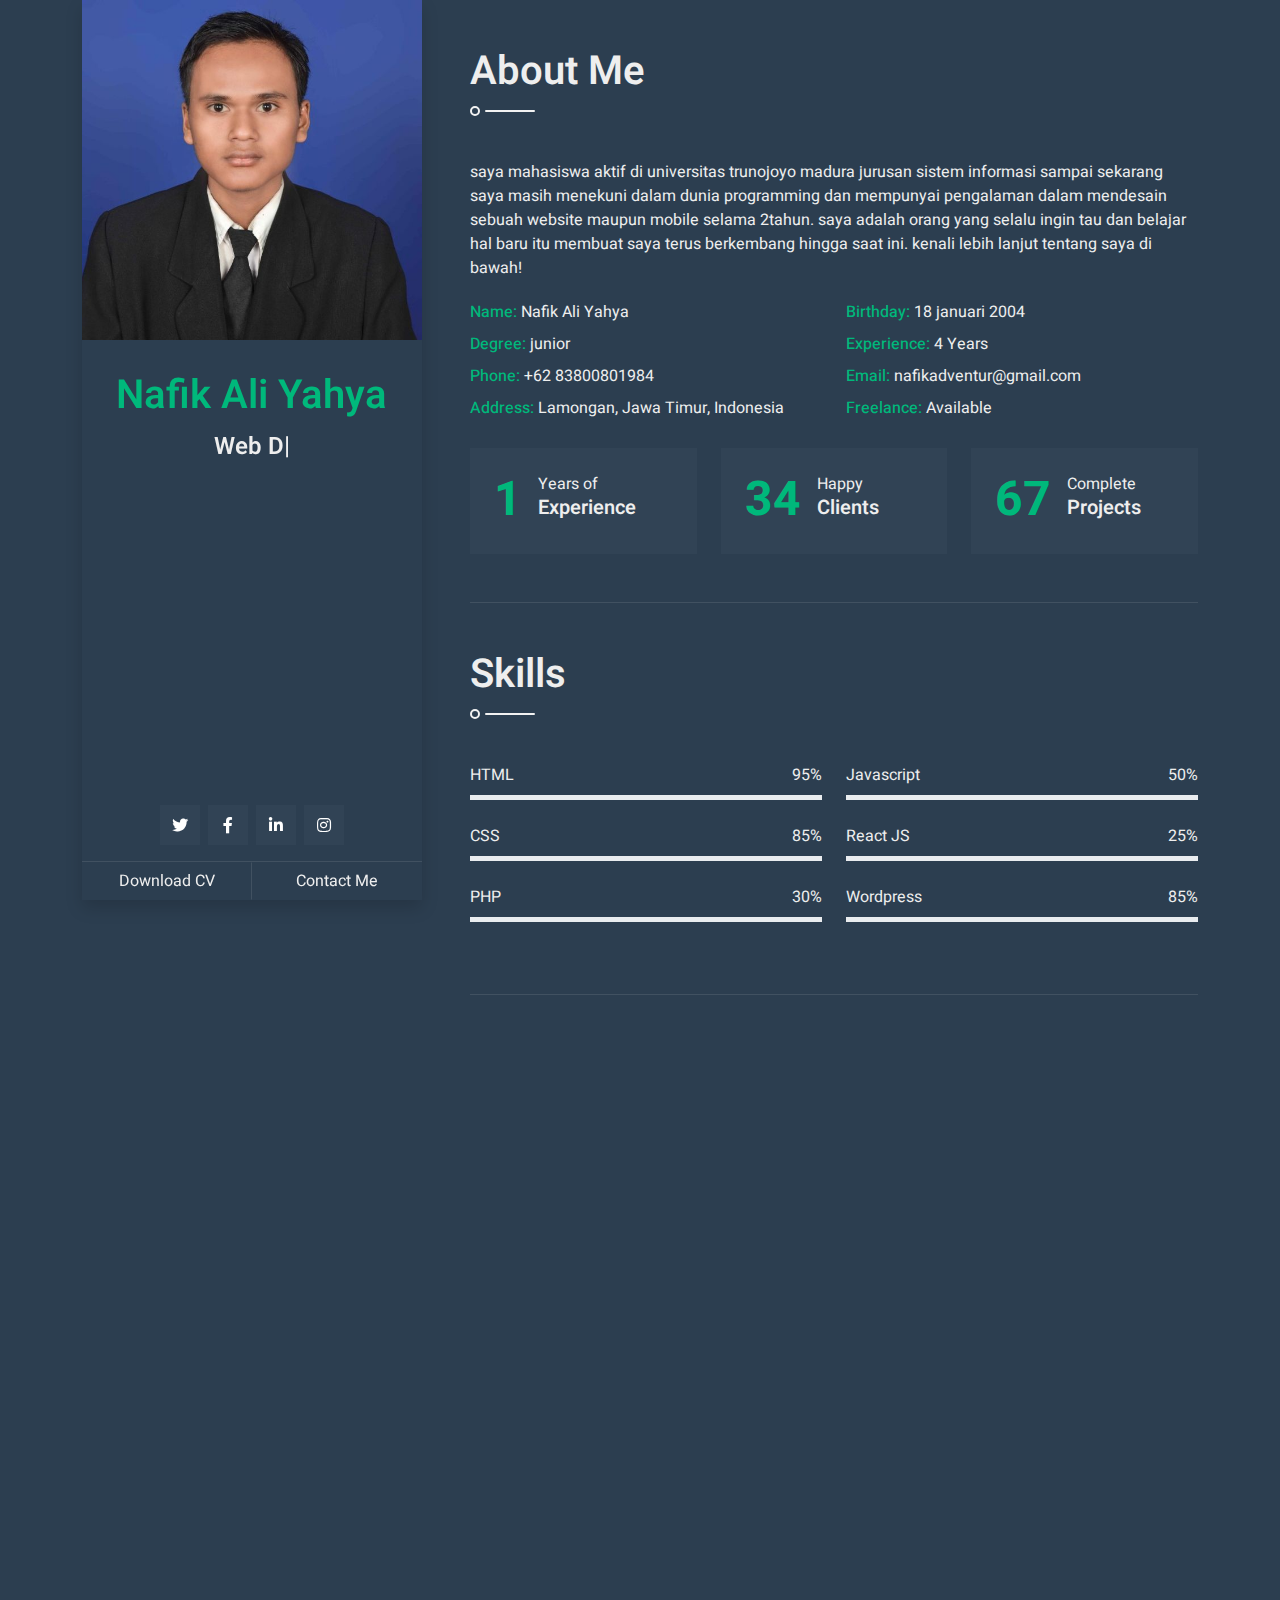
==== cv baru/index.html @ 0f9bcc1b "cv napik" ====
<!DOCTYPE html>
<html lang="en">
    <head>
        <met#aeb3b8et="utf-8">
        <title>DarkCV - Bootstrap CV Resume Template</title>
        <meta content="width=device-width, initial-scale=1.0" name="viewport">
        <meta content="Free Website Template" name="keywords">
        <meta content="Free Website Template" name="description">

        <!-- Favicon -->
        <link href="img/favicon.ico" rel="icon">

        <!-- Google Web Fonts -->
        <link rel="preconnect" href="https://fonts.googleapis.com">
        <link rel="preconnect" href="https://fonts.gstatic.com" crossorigin>
        <link href="https://fonts.googleapis.com/css2?family=Heebo:wght@300;400;500;600;700&display=swap" rel="stylesheet">

        <!-- Icon Font Stylesheet -->
        <link href="https://cdnjs.cloudflare.com/ajax/libs/font-awesome/5.10.0/css/all.min.css" rel="stylesheet">
        <link href="https://cdn.jsdelivr.net/npm/bootstrap-icons@1.4.1/font/bootstrap-icons.css" rel="stylesheet">

        <!-- Libraries Stylesheet -->
        <link href="lib/owlcarousel/assets/owl.carousel.min.css" rel="stylesheet">
        <link href="lib/lightbox/css/lightbox.min.css" rel="stylesheet">
        <link href="lib/animate/animate.min.css" rel="stylesheet">

        <!-- Customized Bootstrap Stylesheet -->
        <link href="css/bootstrap.min.css" rel="stylesheet">

        <!-- Template Stylesheet -->
        <link href="css/style.css" rel="stylesheet">
    </head>

    <body>
        <!-- Spinner Start -->
        <div id="spinner" class="show bg-white position-fixed translate-middle w-100 vh-100 top-50 start-50 d-flex align-items-center justify-content-center">
            <div class="spinner-border text-primary" style="width: 3rem; height: 3rem;" role="status">
                <span class="sr-only">Loading...</span>
            </div>
        </div>
        <!-- Spinner End -->

        <div class="container">
            <div class="row g-5">
                <div class="col-lg-4 sticky-lg-top vh-100">
                    <div class="d-flex flex-column h-100 text-center overflow-auto shadow">
                        <img class="w-100 img-fluid mb-4" src="img/napik.jpg" alt="Image">
                        <h1 class="text-primary mt-2">Nafik Ali Yahya</h1>
                        <div class="mb-4" style="height: 22px;">
                            <h4 class="typed-text-output d-inline-block text-light"></h4>
                            <div class="typed-text d-none">Web Designer, Web Developer, Front End Developer, Apps Designer, Apps Developer, UI UX Designer</div>
                        </div>
                        <div class="d-flex justify-content-center mt-auto mb-3">
                            <a class="btn btn-secondary btn-square mx-1" href="#"><i class="fab fa-twitter"></i></a>
                            <a class="btn btn-secondary btn-square mx-1" href="https://www.facebook.com/nafik.ganz"><i class="fab fa-facebook-f"></i></a>
                            <a class="btn btn-secondary btn-square mx-1" href="#"><i class="fab fa-linkedin-in"></i></a>
                            <a class="btn btn-secondary btn-square mx-1" href="https://www.instagram.com/nafikart/"><i class="fab fa-instagram"></i></a>
                        </div>
                        <div class="d-flex align-items-end justify-content-between border-top">
                            <a href="" class="btn w-50 border-end">Download CV</a>
                            <a href="#contact" class="btn w-50 btn-scroll">Contact Me</a>
                        </div>
                    </div>
                </div>
                <div class="col-lg-8">
                    <!-- About Start -->
                    <section class="py-5 border-bottom wow fadeInUp" data-wow-delay="0.1s">
                        <h1 class="title pb-3 mb-5">About Me</h1>
                        <p>saya mahasiswa aktif di universitas trunojoyo madura jurusan sistem informasi sampai sekarang saya masih menekuni dalam dunia programming dan mempunyai pengalaman dalam mendesain sebuah website maupun mobile selama 2tahun. saya adalah orang yang selalu ingin tau dan belajar hal baru itu membuat saya terus berkembang hingga saat ini. kenali lebih lanjut tentang saya di bawah!</p>
                        <div class="row mb-4">
                            <div class="col-sm-6 py-1">
                                <span class="fw-medium text-primary">Name:</span> Nafik Ali Yahya
                            </div>
                            <div class="col-sm-6 py-1">
                                <span class="fw-medium text-primary">Birthday:</span> 18 januari 2004
                            </div>
                            <div class="col-sm-6 py-1">
                                <span class="fw-medium text-primary">Degree:</span> junior
                            </div>
                            <div class="col-sm-6 py-1">
                                <span class="fw-medium text-primary">Experience:</span> 4 Years
                            </div>
                            <div class="col-sm-6 py-1">
                                <span class="fw-medium text-primary">Phone:</span> +62 83800801984
                            </div>
                            <div class="col-sm-6 py-1">
                                <span class="fw-medium text-primary">Email:</span> nafikadventur@gmail.com
                            </div>
                            <div class="col-sm-6 py-1">
                                <span class="fw-medium text-primary">Address:</span> Lamongan, Jawa Timur, Indonesia
                            </div>
                            <div class="col-sm-6 py-1">
                                <span class="fw-medium text-primary">Freelance:</span> Available
                            </div>
                        </div>
                        <div class="row g-4">
                            <div class="col-md-4 col-lg-6 col-xl-4">
                                <div class="d-flex bg-secondary p-4">
                                    <h1 class="flex-shrink-0 display-5 text-primary mb-0" data-toggle="counter-up">4</h1>
                                    <div class="ps-3">
                                        <p class="mb-0">Years of</p>
                                        <h5 class="mb-0">Experience</h5>
                                    </div>
                                </div>
                            </div>
                            <div class="col-md-4 col-lg-6 col-xl-4">
                                <div class="d-flex bg-secondary p-4">
                                    <h1 class="flex-shrink-0 display-5 text-primary mb-0" data-toggle="counter-up">100</h1>
                                    <div class="ps-3">
                                        <p class="mb-0">Happy</p>
                                        <h5 class="mb-0">Clients</h5>
                                    </div>
                                </div>
                            </div>
                            <div class="col-md-4 col-lg-6 col-xl-4">
                                <div class="d-flex bg-secondary p-4">
                                    <h1 class="flex-shrink-0 display-5 text-primary mb-0" data-toggle="counter-up">200</h1>
                                    <div class="ps-3">
                                        <p class="mb-0">Complete</p>
                                        <h5 class="mb-0">Projects</h5>
                                    </div>
                                </div>
                            </div>
                        </div>
                    </section>
                    <!-- About End -->

                    <!-- Skills Start -->
                    <section class="py-5 border-bottom wow fadeInUp" data-wow-delay="0.1s">
                        <h1 class="title pb-3 mb-5">Skills</h1>
                        <div class="row">
                            <div class="col-sm-6">
                                <div class="skill mb-4">
                                    <div class="d-flex justify-content-between">
                                        <p class="mb-2">HTML</p>
                                        <p class="mb-2">95%</p>
                                    </div>
                                    <div class="progress">
                                        <div class="progress-bar bg-primary" role="progressbar" aria-valuenow="95" aria-valuemin="0" aria-valuemax="100"></div>
                                    </div>
                                </div>
                                <div class="skill mb-4">
                                    <div class="d-flex justify-content-between">
                                        <p class="mb-2">CSS</p>
                                        <p class="mb-2">85%</p>
                                    </div>
                                    <div class="progress">
                                        <div class="progress-bar bg-warning" role="progressbar" aria-valuenow="85" aria-valuemin="0" aria-valuemax="100"></div>
                                    </div>
                                </div>
                                <div class="skill mb-4">
                                    <div class="d-flex justify-content-between">
                                        <p class="mb-2">PHP</p>
                                        <p class="mb-2">30%</p>
                                    </div>
                                    <div class="progress">
                                        <div class="progress-bar bg-danger" role="progressbar" aria-valuenow="30" aria-valuemin="0" aria-valuemax="100"></div>
                                    </div>
                                </div>
                            </div>
                            <div class="col-sm-6">
                                <div class="skill mb-4">
                                    <div class="d-flex justify-content-between">
                                        <p class="mb-2">Javascript</p>
                                        <p class="mb-2">50%</p>
                                    </div>
                                    <div class="progress">
                                        <div class="progress-bar bg-danger" role="progressbar" aria-valuenow="50" aria-valuemin="0" aria-valuemax="100"></div>
                                    </div>
                                </div>
                                <div class="skill mb-4">
                                    <div class="d-flex justify-content-between">
                                        <p class="mb-2">React JS</p>
                                        <p class="mb-2">25%</p>
                                    </div>
                                    <div class="progress">
                                        <div class="progress-bar bg-success" role="progressbar" aria-valuenow="25" aria-valuemin="0" aria-valuemax="100"></div>
                                    </div>
                                </div>
                                <div class="skill mb-4">
                                    <div class="d-flex justify-content-between">
                                        <p class="mb-2">Wordpress</p>
                                        <p class="mb-2">85%</p>
                                    </div>
                                    <div class="progress">
                                        <div class="progress-bar bg-info" role="progressbar" aria-valuenow="85" aria-valuemin="0" aria-valuemax="100"></div>
                                    </div>
                                </div>
                            </div>
                        </div>
                    </section>
                    <!-- Skills End -->

                    <!-- Expericence Start -->
                    <section class="py-5 wow fadeInUp" data-wow-delay="0.1s">
                        <h1 class="title pb-3 mb-5">Expericence</h1>
                        <div class="border-start border-2 border-light pt-2 ps-5">
                            <div class="position-relative mb-4">
                                <span class="bi bi-arrow-right fs-4 text-light position-absolute" style="top: -5px; left: -50px;"></span>
                                <h5 class="mb-1">Web Designer</h5>
                                <p class="mb-2">Soft Company | <small>2020 - 2021</small></p>
                                <p>Menjalankan pekerjaan sebagai web dev dengan baik dan cekatan</p>
                            </div>
                            <div class="position-relative mb-4">
                                <span class="bi bi-arrow-right fs-4 text-light position-absolute" style="top: -5px; left: -50px;"></span>
                                <h5 class="mb-1">Mobile Designer</h5>
                                <p class="mb-2">Soft Company | <small>2021 - 2022</small></p>
                                <p>Mampu berkolaborasi dengan tim dengan baik sehingga pekerjaan bisa di kerjakan dengan maksimal </p>
                            </div>
                            <div class="position-relative mb-4">
                                <span class="bi bi-arrow-right fs-4 text-light position-absolute" style="top: -5px; left: -50px;"></span>
                                <h5 class="mb-1">Web Developer</h5>
                                <p class="mb-2">Soft Company | <small>2023 - Now</small></p>
                                <p>Mampu mempelajari hal baru selama bekerja dan mengatasi masalah dengan baik</p>
                            </div>
                        </div>
                    </section>
                    <!-- Expericence End -->

                    <!-- Education Start -->
                    <section class="py-5 wow fadeInUp" data-wow-delay="0.1s">
                        <h1 class="title pb-3 mb-5">Education</h1>
                        <div class="border-start border-2 border-light pt-2 ps-5">
                            <div class="position-relative mb-4">
                                <span class="bi bi-arrow-right fs-4 text-light position-absolute" style="top: -5px; left: -50px;"></span>
                                <h5 class="mb-1">MA Raudlatul Muta'alimin</h5>
                                <p class="mb-2">Tahun Ajaran | <small>2020 - 2023</small></p>
                               
                            </div>
                            <div class="position-relative mb-4">
                                <span class="bi bi-arrow-right fs-4 text-light position-absolute" style="top: -5px; left: -50px;"></span>
                                <h5 class="mb-1">Universitas Trunojoy Madura</h5>
                                <p class="mb-2">Tahun Ajaran | <small>2023 - NOW</small></p>
                          
                            </div>
                        </div>
                    </section>

                    <!-- Education End -->

                    <!-- Subscribe Start -->
                    <section class="wow fadeInUp" data-wow-delay="0.1s">
                        <div class="bg-secondary text-center p-5">
                            <h1 class="text-white font-weight-bold">Subscribe My Newsletter</h1>
                            <p class="text-white">Subscribe and get my latest article in your inbox</p>
                            <div class="position-relative w-100">
                                <input class="form-control bg-dark border-0 w-100 py-3 ps-4 pe-5" type="text" placeholder="Your email">
                                <button type="button" class="btn btn-primary py-2 position-absolute top-0 end-0 mt-2 me-2">Subscribe</button>
                            </div>
                        </div>
                    </section>
                    <!-- Subscribe End -->

                    <!-- Services Start -->
                    <section class="py-5 border-bottom wow fadeInUp" data-wow-delay="0.1s">
                        <h1 class="title pb-3 mb-5">Services</h1>
                        <div class="row g-4">
                            <div class="col-md-6">
                                <div class="service-item">
                                    <i class="fa fa-2x fa-laptop-code mx-auto mb-4"></i>
                                    <h5 class="mb-2">Web Design</h5>
                                    <p class="mb-0">Justo sit justo eos amet tempor amet clita amet ipsum eos elitr. Amet lorem lorem lorem est amet labore</p>
                                </div>
                            </div>
                            <div class="col-md-6">
                                <div class="service-item">
                                    <i class="fab fa-2x fa-android mx-auto mb-4"></i>
                                    <h5 class="mb-2">Apps Development</h5>
                                    <p class="mb-0">Justo sit justo eos amet tempor amet clita amet ipsum eos elitr. Amet lorem lorem lorem est amet labore</p>
                                </div>
                            </div>
                            <div class="col-md-6">
                                <div class="service-item">
                                    <i class="fa fa-2x fa-search mx-auto mb-4"></i>
                                    <h5 class="mb-2">SEO</h5>
                                    <p class="mb-0">Justo sit justo eos amet tempor amet clita amet ipsum eos elitr. Amet lorem lorem lorem est amet labore</p>
                                </div>
                            </div>
                            <div class="col-md-6">
                                <div class="service-item">
                                    <i class="fa fa-2x fa-edit mx-auto mb-4"></i>
                                    <h5 class="mb-2">Content Creating</h5>
                                    <p class="mb-0">Justo sit justo eos amet tempor amet clita amet ipsum eos elitr. Amet lorem lorem lorem est amet labore</p>
                                </div>
                            </div>
                        </div>
                    </section>
                    <!-- Services End -->

                    <!-- Portfolio Start -->
                    <section class="py-5 border-bottom wow fadeInUp" data-wow-delay="0.1s">
                        <h1 class="title pb-3 mb-5">Portfolio</h1>
                        <div class="row">
                            <div class="col-12">
                                <div class="row">
                                    <div class="col-12 text-center mb-2">
                                        <ul class="list-inline mb-4" id="portfolio-flters">
                                            <li class="btn btn-secondary active"  data-filter="*"><i class="fa fa-star me-2"></i>All</li>
                                            <li class="btn btn-secondary" data-filter=".first"><i class="fa fa-laptop-code me-2"></i>Design</li>
                                            <li class="btn btn-secondary" data-filter=".second"><i class="fa fa-mobile-alt me-2"></i>Development</li>
                                        </ul>
                                    </div>
                                </div>
                                <div class="row portfolio-container">
                                    <div class="col-md-6 mb-4 portfolio-item first">
                                        <div class="position-relative overflow-hidden mb-2">
                                            <img class="img-fluid w-100" src="img/portfolio-1.jpg" alt="">
                                            <div class="portfolio-btn d-flex align-items-center justify-content-center">
                                                <a href="img/portfolio-1.jpg" data-lightbox="portfolio">
                                                    <i class="bi bi-plus text-light"></i>
                                                </a>
                                            </div>
                                        </div>
                                    </div>
                                    <div class="col-md-6 mb-4 portfolio-item second">
                                        <div class="position-relative overflow-hidden mb-2">
                                            <img class="img-fluid w-100" src="img/portfolio-2.jpg" alt="">
                                            <div class="portfolio-btn d-flex align-items-center justify-content-center">
                                                <a href="img/portfolio-2.jpg" data-lightbox="portfolio">
                                                    <i class="bi bi-plus text-light"></i>
                                                </a>
                                            </div>
                                        </div>
                                    </div>
                                    <div class="col-md-6 mb-4 portfolio-item first">
                                        <div class="position-relative overflow-hidden mb-2">
                                            <img class="img-fluid w-100" src="img/portfolio-3.jpg" alt="">
                                            <div class="portfolio-btn d-flex align-items-center justify-content-center">
                                                <a href="img/portfolio-3.jpg" data-lightbox="portfolio">
                                                    <i class="bi bi-plus text-light"></i>
                                                </a>
                                            </div>
                                        </div>
                                    </div>
                                    <div class="col-md-6 mb-4 portfolio-item second">
                                        <div class="position-relative overflow-hidden mb-2">
                                            <img class="img-fluid w-100" src="img/portfolio-4.jpg" alt="">
                                            <div class="portfolio-btn d-flex align-items-center justify-content-center">
                                                <a href="img/portfolio-4.jpg" data-lightbox="portfolio">
                                                    <i class="bi bi-plus text-light"></i>
                                                </a>
                                            </div>
                                        </div>
                                    </div>
                                </div>
                            </div>
                        </div>
                    </section>
                    <!-- Portfolio End -->

                    <!-- Testimonial Start -->
                    <section class="py-5 border-bottom wow fadeInUp" data-wow-delay="0.1s">
                        <h1 class="title pb-3 mb-5">Testimonial</h1>
                        <div class="owl-carousel testimonial-carousel">
                            <div class="text-left">
                                <i class="fa fa-3x fa-quote-left text-primary mb-4"></i>
                                <p class="fs-4 mb-4">"Tidak ada yang bisa saya katakan selain pujian untuk tim web developer ini! Mereka tidak hanya menciptakan situs web yang indah secara visual, tetapi juga menghadirkannya dengan fungsi yang luar biasa. Kerja sama mereka dalam menyesuaikan setiap detail dengan kebutuhan kami adalah luar biasa. Kami sangat terkesan dengan profesionalisme, kreativitas, dan kemampuan teknis mereka. Proses pengembangan situs web menjadi pengalaman yang menyenangkan dan produktif berkat mereka. Terima kasih, tim web developer, atas dedikasi dan kerja keras Anda!"</p>
                                <div class="d-flex align-items-center">
                                    <img class="img-fluid" src="img/testimonial-1.jpg" style="width: 60px; height: 60px;">
                                    <div class="ps-3">
                                        <p class="text-primary fs-5 mb-1">Mr.X</p>
                                        <i>Profession</i>
                                    </div>
                                </div>
                            </div>
                            <div class="text-left">
                                <i class="fa fa-3x fa-quote-left text-primary mb-4"></i>
                                <p class="fs-4 mb-4">"Saya tidak bisa cukup menekankan betapa puasnya saya dengan layanan dari tim web developer ini. Mereka tidak hanya mengubah visi kami menjadi kenyataan, tetapi juga melampaui harapan kami. Komunikasi yang lancar dan responsif membuat kolaborasi begitu mudah. Mereka tidak hanya membangun situs web yang menarik secara visual, tetapi juga memastikan bahwa itu berfungsi dengan lancar di semua platform. Saya sangat merekomendasikan layanan mereka kepada siapa pun yang mencari solusi web berkualitas tinggi. Terima kasih atas hasil kerja yang luar biasa!"</p>
                                <div class="d-flex align-items-center">
                                    <img class="img-fluid" src="img/testimonial-2.jpg" style="width: 60px; height: 60px;">
                                    <div class="ps-3">
                                        <p class="text-primary fs-5 mb-1">John Cee</p>
                                        <i>Profession</i>
                                    </div>
                                </div>
                            </div>
                            <div class="text-left">
                                <i class="fa fa-3x fa-quote-left text-primary mb-4"></i>
                                <p class="fs-4 mb-4">"Saya sangat senang dengan pengalaman bekerja sama dengan tim web developer ini. Mereka tidak hanya mengubah ide-ide abstrak kami menjadi sebuah situs web yang mengagumkan, tetapi juga memberikan saran yang berharga untuk meningkatkan pengalaman pengguna. Prosesnya sangat terorganisir dan transparan, dengan pembaruan reguler dan kesediaan untuk mengakomodasi perubahan yang kami inginkan. Hasil akhirnya jauh melampaui ekspektasi kami, dan kami tidak bisa lebih puas dengan kualitas dan profesionalisme yang mereka tunjukkan. Terima kasih, tim web developer, atas kerja keras dan dedikasi Anda!"</p>
                                <div class="d-flex align-items-center">
                                    <img class="img-fluid" src="img/testimonial-3.jpg" style="width: 60px; height: 60px;">
                                    <div class="ps-3">
                                        <p class="text-primary fs-5 mb-1">Hardow</p>
                                        <i>Profession</i>
                                    </div>
                                </div>
                            </div>
                        </div>
                    </section>
                    <!-- Testimonial End -->

                    <!-- Contact Start -->
                    <section class="py-5 wow fadeInUp" data-wow-delay="0.1s" id="contact">
                        <h1 class="title pb-3 mb-5">Contact Me</h1>
						<p class="mb-4">The contact form is currently inactive. Get a functional and working contact form with Ajax & PHP in a few minutes. Just copy and paste the files, add a little code and you're done. <a href="https://htmlcodex.com/contact-form">Download Now</a></p>
                        <form>
                            <div class="row g-3">
                                <div class="col-md-6">
                                    <div class="form-floating">
                                        <input type="text" class="form-control border-0 bg-secondary" id="name" placeholder="Your Name">
                                        <label for="name">Your Name</label>
                                    </div>
                                </div>
                                <div class="col-md-6">
                                    <div class="form-floating">
                                        <input type="email" class="form-control border-0 bg-secondary" id="email" placeholder="Your Email">
                                        <label for="email">Your Email</label>
                                    </div>
                                </div>
                                <div class="col-12">
                                    <div class="form-floating">
                                        <input type="text" class="form-control border-0 bg-secondary" id="subject" placeholder="Subject">
                                        <label for="subject">Subject</label>
                                    </div>
                                </div>
                                <div class="col-12">
                                    <div class="form-floating">
                                        <textarea class="form-control border-0 bg-secondary" placeholder="Leave a message here" id="message" style="height: 200px"></textarea>
                                        <label for="message">Message</label>
                                    </div>
                                </div>
                                <div class="col-12">
                                    <button class="btn btn-primary w-100 py-3" type="submit">Send Message</button>
                                </div>
                            </div>
                        </form>
                    </section>
                    <!-- Contact End -->

                    <!-- Footer Start -->
                    <section class="wow fadeIn" data-wow-delay="0.1s">
                        <div class="bg-secondary text-light text-center p-5">
                            <div class="d-flex justify-content-center mb-4">
                                <a class="btn btn-dark btn-square mx-1" href="#"><i class="fab fa-twitter"></i></a>
                                <a class="btn btn-dark btn-square mx-1" href="#"><i class="fab fa-facebook-f"></i></a>
                                <a class="btn btn-dark btn-square mx-1" href="#"><i class="fab fa-linkedin-in"></i></a>
                                <a class="btn btn-dark btn-square mx-1" href="#"><i class="fab fa-instagram"></i></a>
                            </div>
                            <div class="d-flex justify-content-center mb-3">
                                <a class="text-light px-3 border-end" href="#">Privacy</a>
                                <a class="text-light px-3 border-end" href="#">Terms</a>
                                <a class="text-light px-3 border-end" href="#">FAQs</a>
                                <a class="text-light px-3" href="#">Help</a>
                            </div>
							
                            <!--/*** This template is free as long as you keep the footer author’s credit link/attribution link/backlink. If you'd like to use the template without the footer author’s credit link/attribution link/backlink, you can purchase the Credit Removal License from "https://htmlcodex.com/credit-removal". Thank you for your support. ***/-->
							<p class="m-0">&copy; All Rights Reserved. Designed by <a href="https://htmlcodex.com">Nafik Ardat</a></p>
                        </div>
                    </section>
                    <!-- Footer End -->
                </div>
            </div>
        </div>

        
        <!-- Back to Top -->
        <a href="#" class="back-to-top"><i class="fa fa-angle-double-up"></i></a>
        
        <!-- JavaScript Libraries -->
        <script src="https://code.jquery.com/jquery-3.4.1.min.js"></script>
        <script src="https://stackpath.bootstrapcdn.com/bootstrap/4.4.1/js/bootstrap.bundle.min.js"></script>
        <script src="lib/wow/wow.min.js"></script>
        <script src="lib/typed/typed.min.js"></script>
        <script src="lib/easing/easing.min.js"></script>
        <script src="lib/waypoints/waypoints.min.js"></script>
        <script src="lib/counterup/counterup.min.js"></script>
        <script src="lib/owlcarousel/owl.carousel.min.js"></script>
        <script src="lib/isotope/isotope.pkgd.min.js"></script>
        <script src="lib/lightbox/js/lightbox.min.js"></script>

        <!-- Contact Javascript File -->
        <script src="mail/jqBootstrapValidation.min.js"></script>
        <script src="mail/contact.js"></script>

        <!-- Template Javascript -->
        <script src="js/main.js"></script>
    </body>
</html>
---- cv baru/css/style.css ----
/********** Template CSS **********/
:root {
  --primary: #00B87B;
  --secondary: #314355;
  --light: #F2F2F2;
  --dark: #2C3E50;
}

#spinner {
  opacity: 0;
  visibility: hidden;
  transition: opacity .5s ease-out, visibility 0s linear .5s;
  z-index: 99999;
}

#spinner.show {
  transition: opacity .5s ease-out, visibility 0s linear 0s;
  visibility: visible;
  opacity: 1;
}

@media (max-width: 991.98px) {
  .sticky-lg-top.vh-100 {
    height: 100% !important;
  }
}

.fw-semi-bold {
  font-weight: 600;
}

.fw-medium {
  font-weight: 500;
}

.btn-square {
  width: 40px;
  height: 40px;
}

.btn-sm-square {
  width: 30px;
  height: 30px;
}

.btn-lg-square {
  width: 50px;
  height: 50px;
}

.btn-square,
.btn-sm-square,
.btn-lg-square {
  padding: 0;
  display: flex;
  align-items: center;
  justify-content: center;
}

.btn.btn-primary {
  color: #FFFFFF;
}

.typed-cursor {
  font-size: 25px;
  color: var(--light);
}

.back-to-top {
  position: fixed;
  display: none;
  width: 30px;
  height: 30px;
  text-align: center;
  line-height: 1;
  font-size: 30px;
  right: 30px;
  bottom: 30px;
  transition: background 0.5s;
  z-index: 11;
}

.back-to-top i {
  color: var(--primary);
}

.back-to-top i:hover {
  color: var(--dark);
}

.back-to-top {
  -webkit-animation: action 1s infinite alternate;
  animation: action 1s infinite alternate;
}

@-webkit-keyframes action {
  0% {
    transform: translateY(0);
  }

  100% {
    transform: translateY(-15px);
  }
}

@keyframes action {
  0% {
    transform: translateY(0);
  }

  100% {
    transform: translateY(-15px);
  }
}

.title {
  position: relative;
}

.title::before {
  position: absolute;
  content: "";
  width: 10px;
  height: 10px;
  bottom: -4px;
  left: 0;
  border: 2px solid var(--light);
  border-radius: 10px;
}

.title::after {
  position: absolute;
  content: "";
  width: 50px;
  height: 2px;
  bottom: 0;
  left: 15px;
  border-radius: 2px;
  background: var(--light);
}

.progress {
  height: 5px;
}

.progress .progress-bar {
  width: 0px;
  transition: 2s;
}

.service-item {
  padding: 30px;
  text-align: center;
  background: var(--secondary);
}

.service-item i {
  width: 75px;
  height: 75px;
  display: flex;
  align-items: center;
  justify-content: center;
  background: var(--light);
  color: var(--primary);
  transition: .5s;
}

.service-item:hover i {
  background: var(--primary);
  color: var(--light);
}

.portfolio-item .portfolio-btn {
  position: absolute;
  width: 0;
  height: 0;
  top: 50%;
  left: 50%;
  font-size: 90px;
  background: rgba(44, 62, 80, .9);
  opacity: 0;
  transition: .5s;
}

.portfolio-item:hover .portfolio-btn {
  opacity: 1;
  width: calc(100% - 60px);
  height: calc(100% - 60px);
  top: 30px;
  left: 30px;
}

.portfolio-item i {
  opacity: 0;
  transition: .3s;
  transition-delay: .3s;
}

.portfolio-item:hover i {
  opacity: 1;
}

.testimonial-carousel .owl-dots {
  margin-top: 25px;
  text-align: center;
}

.testimonial-carousel .owl-dot {
  display: inline-block;
  margin: 0 5px;
  width: 15px;
  height: 15px;
  background: var(--light);
}

.testimonial-carousel .owl-dot.active {
  background: var(--primary);
}
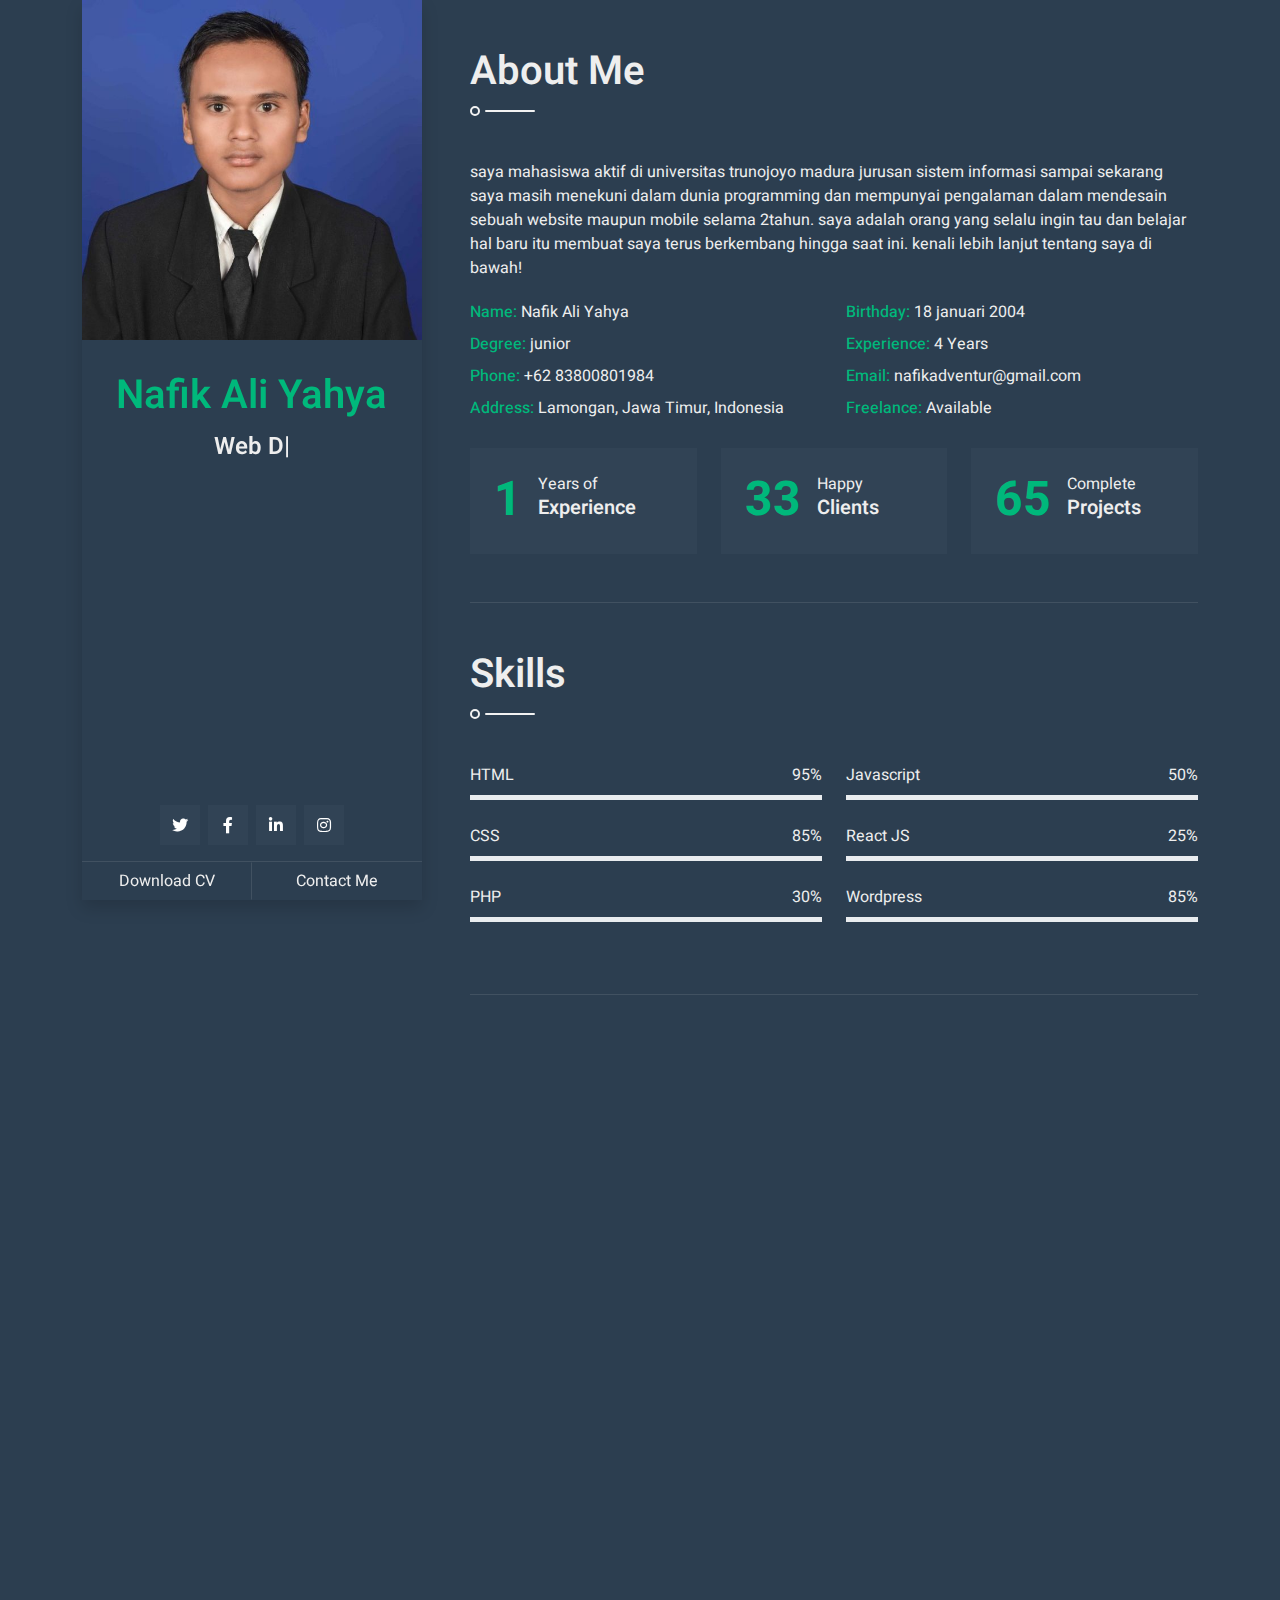
==== commit 6c350f25: "UPDATE BOY" ====
--- a/cv baru/index.html
+++ b/cv baru/index.html
@@ -2,7 +2,7 @@
 <html lang="en">
     <head>
         <met#aeb3b8et="utf-8">
-        <title>DarkCV - Bootstrap CV Resume Template</title>
+        <title>NAFIK ARDAT</title>
         <meta content="width=device-width, initial-scale=1.0" name="viewport">
         <meta content="Free Website Template" name="keywords">
         <meta content="Free Website Template" name="description">
